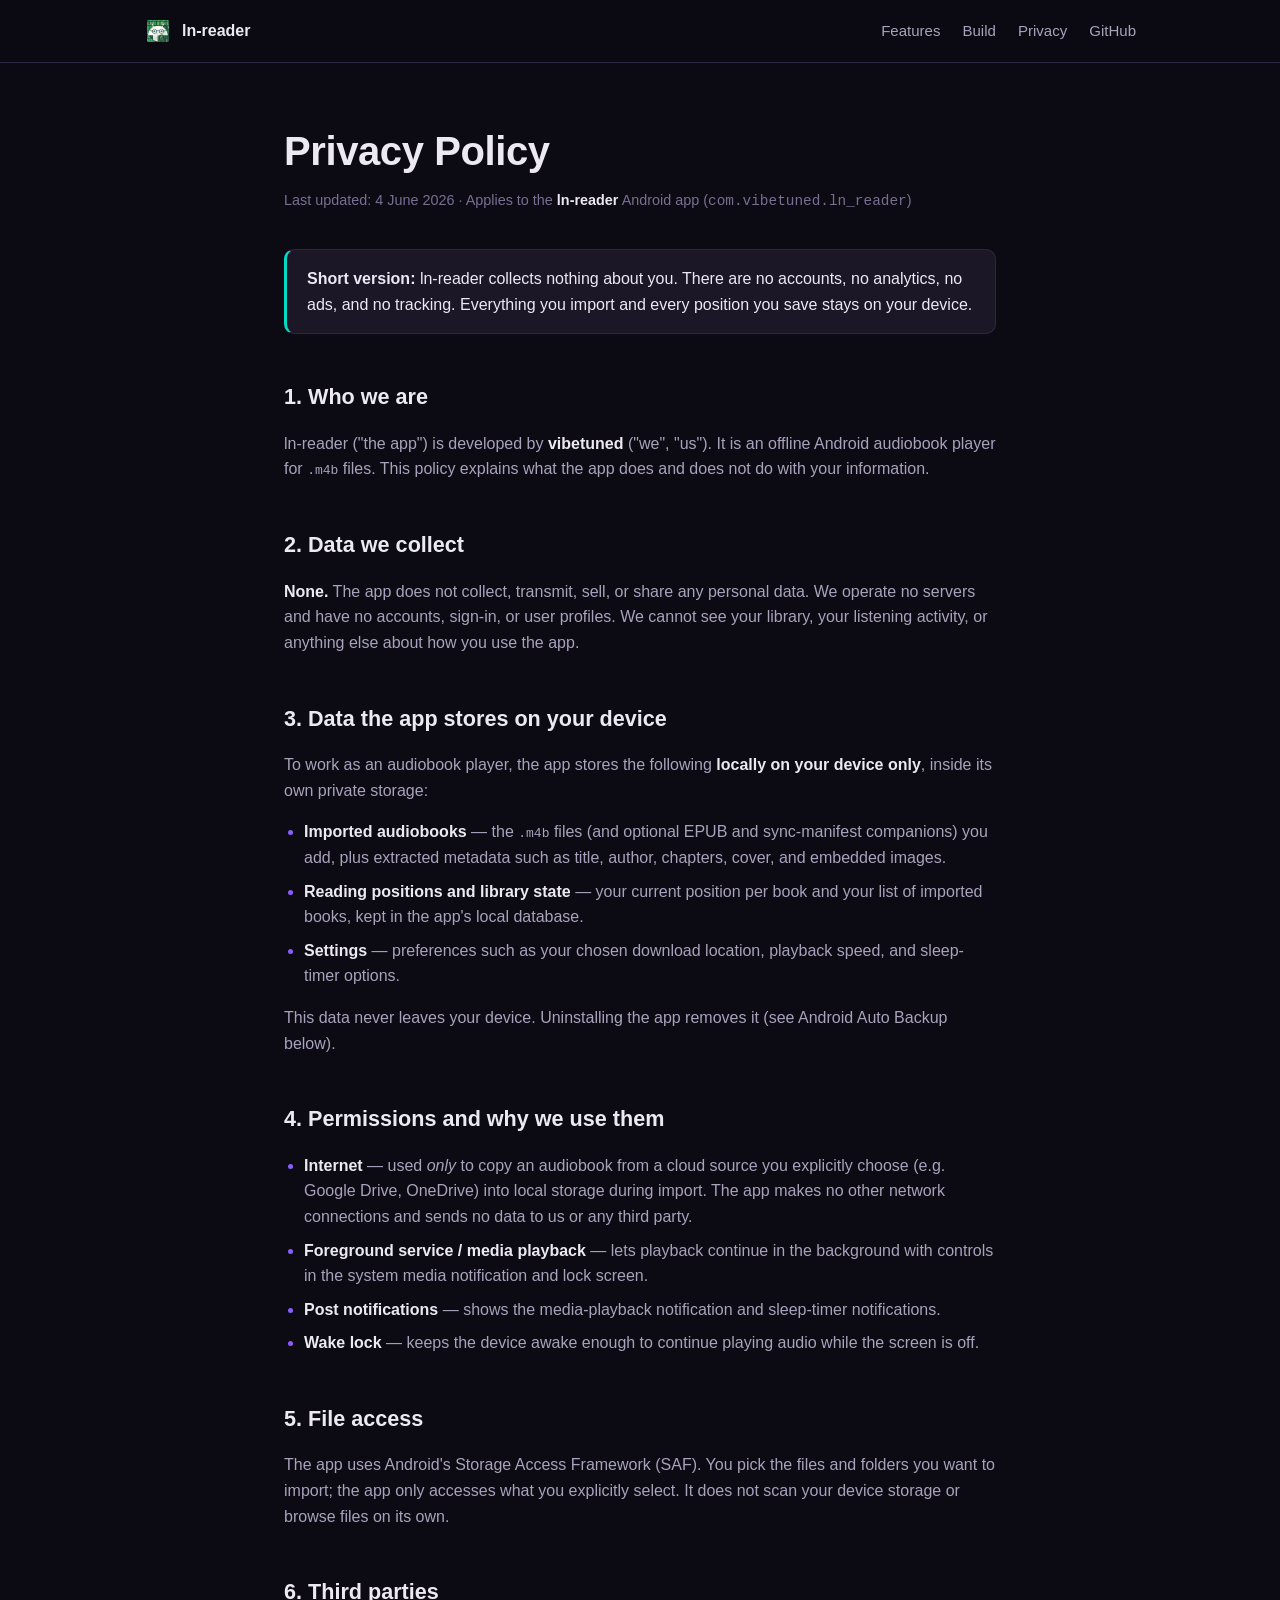
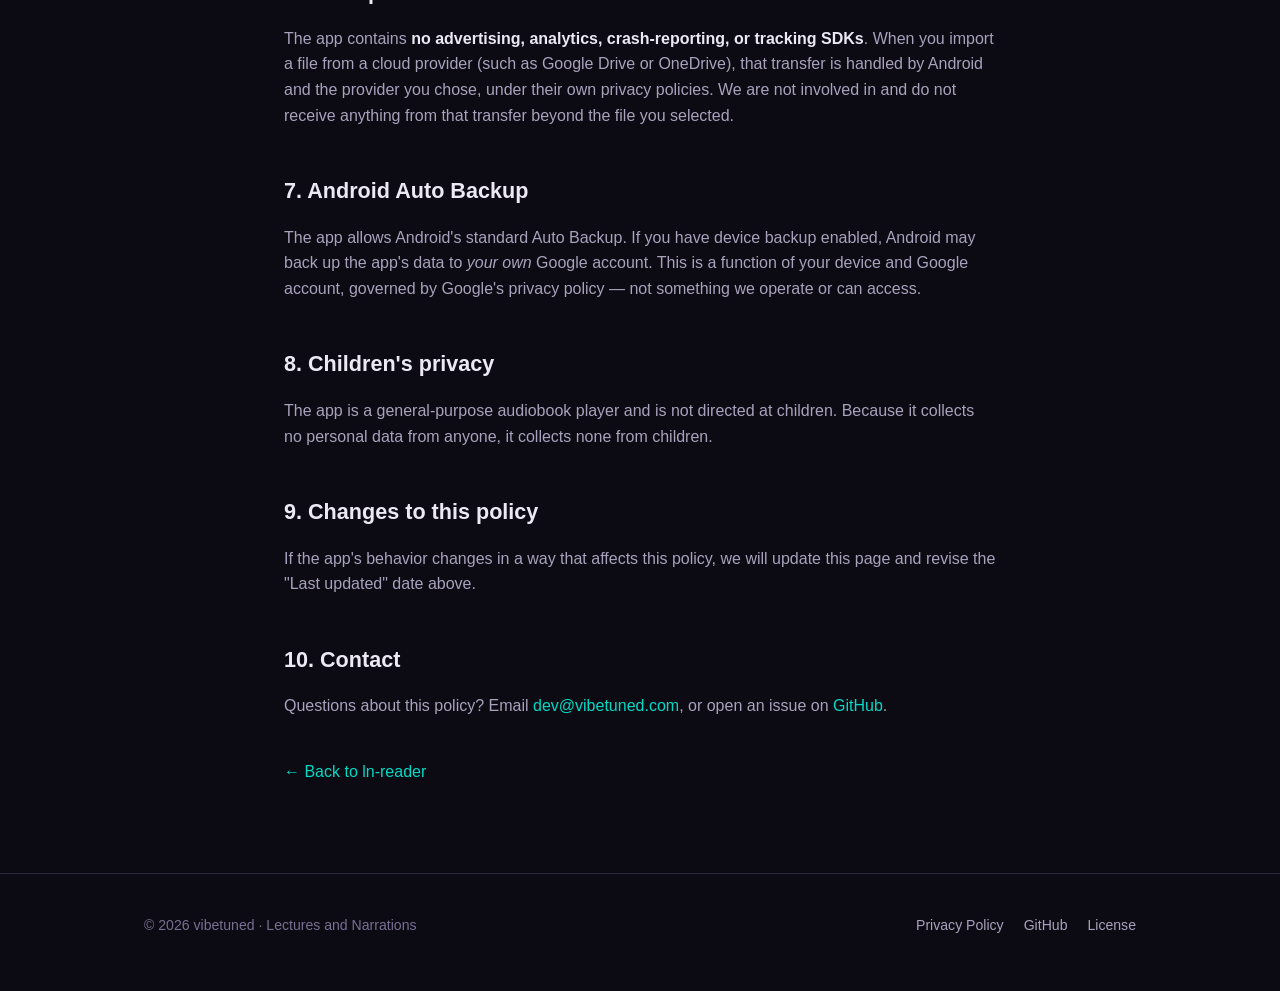
==== docs/privacy.html @ 9093c045 "Adding privacy policy" ====
<!DOCTYPE html>
<html lang="en">
<head>
  <meta charset="utf-8" />
  <meta name="viewport" content="width=device-width, initial-scale=1" />
  <title>Privacy Policy — ln-reader</title>
  <meta name="description" content="Privacy policy for the ln-reader Android audiobook app. ln-reader collects no personal data and runs entirely on your device." />
  <link rel="icon" type="image/webp" href="assets/favicon.webp" />
  <link rel="stylesheet" href="assets/css/style.css" />
</head>
<body>
  <nav class="nav">
    <div class="wrap">
      <a class="nav-brand" href="index.html">
        <img src="assets/icon.webp" alt="ln-reader icon" />
        <span>ln-reader</span>
      </a>
      <div class="nav-links">
        <a href="index.html#features">Features</a>
        <a href="index.html#build" class="hide-sm">Build</a>
        <a href="privacy.html">Privacy</a>
        <a href="https://github.com/vibetuned/ln-reader">GitHub</a>
      </div>
    </div>
  </nav>

  <main class="doc">
    <div class="wrap">
      <h1>Privacy Policy</h1>
      <p class="updated">Last updated: 4 June 2026 · Applies to the <strong>ln-reader</strong> Android app (<code>com.vibetuned.ln_reader</code>)</p>

      <div class="callout">
        <p>
          <strong>Short version:</strong> ln-reader collects nothing about you. There are no
          accounts, no analytics, no ads, and no tracking. Everything you import and every
          position you save stays on your device.
        </p>
      </div>

      <h2>1. Who we are</h2>
      <p>
        ln-reader ("the app") is developed by <strong>vibetuned</strong> ("we", "us"). It is an
        offline Android audiobook player for <code>.m4b</code> files. This policy explains what
        the app does and does not do with your information.
      </p>

      <h2>2. Data we collect</h2>
      <p>
        <strong>None.</strong> The app does not collect, transmit, sell, or share any personal
        data. We operate no servers and have no accounts, sign-in, or user profiles. We cannot
        see your library, your listening activity, or anything else about how you use the app.
      </p>

      <h2>3. Data the app stores on your device</h2>
      <p>
        To work as an audiobook player, the app stores the following <strong>locally on your
        device only</strong>, inside its own private storage:
      </p>
      <ul>
        <li><strong>Imported audiobooks</strong> — the <code>.m4b</code> files (and optional EPUB and sync-manifest companions) you add, plus extracted metadata such as title, author, chapters, cover, and embedded images.</li>
        <li><strong>Reading positions and library state</strong> — your current position per book and your list of imported books, kept in the app's local database.</li>
        <li><strong>Settings</strong> — preferences such as your chosen download location, playback speed, and sleep-timer options.</li>
      </ul>
      <p>
        This data never leaves your device. Uninstalling the app removes it (see Android Auto
        Backup below).
      </p>

      <h2>4. Permissions and why we use them</h2>
      <ul>
        <li><strong>Internet</strong> — used <em>only</em> to copy an audiobook from a cloud source you explicitly choose (e.g. Google Drive, OneDrive) into local storage during import. The app makes no other network connections and sends no data to us or any third party.</li>
        <li><strong>Foreground service / media playback</strong> — lets playback continue in the background with controls in the system media notification and lock screen.</li>
        <li><strong>Post notifications</strong> — shows the media-playback notification and sleep-timer notifications.</li>
        <li><strong>Wake lock</strong> — keeps the device awake enough to continue playing audio while the screen is off.</li>
      </ul>

      <h2>5. File access</h2>
      <p>
        The app uses Android's Storage Access Framework (SAF). You pick the files and folders
        you want to import; the app only accesses what you explicitly select. It does not scan
        your device storage or browse files on its own.
      </p>

      <h2>6. Third parties</h2>
      <p>
        The app contains <strong>no advertising, analytics, crash-reporting, or tracking
        SDKs</strong>. When you import a file from a cloud provider (such as Google Drive or
        OneDrive), that transfer is handled by Android and the provider you chose, under their
        own privacy policies. We are not involved in and do not receive anything from that
        transfer beyond the file you selected.
      </p>

      <h2>7. Android Auto Backup</h2>
      <p>
        The app allows Android's standard Auto Backup. If you have device backup enabled, Android
        may back up the app's data to <em>your own</em> Google account. This is a function of
        your device and Google account, governed by Google's privacy policy — not something we
        operate or can access.
      </p>

      <h2>8. Children's privacy</h2>
      <p>
        The app is a general-purpose audiobook player and is not directed at children. Because it
        collects no personal data from anyone, it collects none from children.
      </p>

      <h2>9. Changes to this policy</h2>
      <p>
        If the app's behavior changes in a way that affects this policy, we will update this page
        and revise the "Last updated" date above.
      </p>

      <h2>10. Contact</h2>
      <p>
        Questions about this policy? Email
        <a href="mailto:dev@vibetuned.com">dev@vibetuned.com</a>, or open an issue on
        <a href="https://github.com/vibetuned/ln-reader/issues">GitHub</a>.
      </p>

      <p style="margin-top:40px;"><a href="index.html">← Back to ln-reader</a></p>
    </div>
  </main>

  <footer>
    <div class="wrap">
      <span>© 2026 vibetuned · Lectures and Narrations</span>
      <div class="foot-links">
        <a href="privacy.html">Privacy Policy</a>
        <a href="https://github.com/vibetuned/ln-reader">GitHub</a>
        <a href="https://github.com/vibetuned/ln-reader/blob/main/LICENSE">License</a>
      </div>
    </div>
  </footer>
</body>
</html>
---- docs/assets/css/style.css ----
/* Lectures and Narrations — ln-reader site
   Palette pulled from the app theme: purple_500 #6200EE, purple_700 #3700B3,
   teal_200 #03DAC5, near-black window background. */

:root {
  --bg: #0c0a12;
  --bg-soft: #15121d;
  --surface: #1b1726;
  --surface-2: #221d30;
  --border: #2e2740;
  --text: #ece9f4;
  --text-dim: #a9a2bd;
  --text-faint: #786f93;
  --purple: #8c5cff;
  --purple-deep: #6200ee;
  --teal: #03dac5;
  --radius: 16px;
  --maxw: 1040px;
  --shadow: 0 10px 40px rgba(0, 0, 0, 0.45);
}

* { box-sizing: border-box; }

html { scroll-behavior: smooth; }

body {
  margin: 0;
  background: var(--bg);
  color: var(--text);
  font-family: -apple-system, BlinkMacSystemFont, "Segoe UI", Roboto, Helvetica,
    Arial, sans-serif;
  line-height: 1.6;
  -webkit-font-smoothing: antialiased;
}

a { color: var(--teal); text-decoration: none; }
a:hover { text-decoration: underline; }

.wrap { max-width: var(--maxw); margin: 0 auto; padding: 0 24px; }

/* ---------- Top nav ---------- */
.nav {
  position: sticky;
  top: 0;
  z-index: 20;
  backdrop-filter: blur(12px);
  background: rgba(12, 10, 18, 0.72);
  border-bottom: 1px solid var(--border);
}
.nav .wrap {
  display: flex;
  align-items: center;
  gap: 16px;
  height: 62px;
}
.nav-brand {
  display: flex;
  align-items: center;
  gap: 10px;
  font-weight: 700;
  color: var(--text);
}
.nav-brand img { width: 28px; height: 28px; border-radius: 7px; }
.nav-links { margin-left: auto; display: flex; gap: 22px; align-items: center; }
.nav-links a { color: var(--text-dim); font-size: 0.94rem; font-weight: 500; }
.nav-links a:hover { color: var(--text); text-decoration: none; }

/* ---------- Hero ---------- */
.hero {
  position: relative;
  overflow: hidden;
  padding: 84px 0 72px;
  text-align: center;
  background:
    radial-gradient(900px 420px at 50% -120px, rgba(140, 92, 255, 0.30), transparent 70%),
    radial-gradient(700px 360px at 85% 0, rgba(3, 218, 197, 0.14), transparent 65%);
}
.hero-icon {
  width: 104px;
  height: 104px;
  border-radius: 24px;
  box-shadow: var(--shadow);
  margin-bottom: 22px;
}
.hero h1 {
  font-size: clamp(2.2rem, 5vw, 3.4rem);
  line-height: 1.08;
  margin: 0 0 8px;
  letter-spacing: -0.02em;
  background: linear-gradient(95deg, #fff 20%, var(--purple) 70%, var(--teal));
  -webkit-background-clip: text;
  background-clip: text;
  color: transparent;
}
.hero .eyebrow {
  text-transform: uppercase;
  letter-spacing: 0.18em;
  font-size: 0.78rem;
  font-weight: 700;
  color: var(--teal);
  margin: 0 0 14px;
}
.hero .tagline {
  font-size: clamp(1.05rem, 2.2vw, 1.3rem);
  color: var(--text-dim);
  max-width: 640px;
  margin: 0 auto 32px;
}
.cta-row { display: flex; gap: 14px; justify-content: center; flex-wrap: wrap; }
.btn {
  display: inline-flex;
  align-items: center;
  gap: 8px;
  padding: 12px 24px;
  border-radius: 999px;
  font-weight: 600;
  font-size: 0.96rem;
  border: 1px solid transparent;
  transition: transform 0.12s ease, box-shadow 0.12s ease, background 0.12s ease;
}
.btn:hover { text-decoration: none; transform: translateY(-1px); }
.btn-primary {
  color: #120b22;
  background: linear-gradient(95deg, var(--purple), var(--teal));
  box-shadow: 0 8px 26px rgba(140, 92, 255, 0.35);
}
.btn-ghost { color: var(--text); border-color: var(--border); background: var(--surface); }
.btn-ghost:hover { background: var(--surface-2); }

.badge-row {
  display: flex;
  gap: 10px;
  justify-content: center;
  flex-wrap: wrap;
  margin-top: 26px;
}
.badge {
  font-size: 0.78rem;
  color: var(--text-dim);
  background: var(--surface);
  border: 1px solid var(--border);
  padding: 5px 12px;
  border-radius: 999px;
}

/* ---------- Sections ---------- */
section { padding: 64px 0; }
.section-head { text-align: center; margin-bottom: 44px; }
.section-head h2 {
  font-size: clamp(1.6rem, 3.2vw, 2.1rem);
  margin: 0 0 10px;
  letter-spacing: -0.01em;
}
.section-head p { color: var(--text-dim); margin: 0; max-width: 620px; margin: 0 auto; }

.alt { background: var(--bg-soft); border-top: 1px solid var(--border); border-bottom: 1px solid var(--border); }

/* Ecosystem split */
.split { display: grid; grid-template-columns: 1fr 1fr; gap: 22px; }
.split .card h3 { display: flex; align-items: center; gap: 10px; }
.tag {
  font-size: 0.72rem;
  font-weight: 700;
  text-transform: uppercase;
  letter-spacing: 0.08em;
  padding: 3px 9px;
  border-radius: 7px;
}
.tag.create { background: rgba(140, 92, 255, 0.18); color: var(--purple); }
.tag.consume { background: rgba(3, 218, 197, 0.16); color: var(--teal); }

/* Feature grid */
.grid {
  display: grid;
  grid-template-columns: repeat(auto-fit, minmax(280px, 1fr));
  gap: 20px;
}
.card {
  background: var(--surface);
  border: 1px solid var(--border);
  border-radius: var(--radius);
  padding: 26px;
}
.card:hover { border-color: #3c3357; }
.card .ico { font-size: 1.6rem; line-height: 1; margin-bottom: 14px; display: block; }
.card h3 { margin: 0 0 8px; font-size: 1.18rem; }
.card p { margin: 0 0 12px; color: var(--text-dim); font-size: 0.95rem; }
.card ul { margin: 0; padding-left: 18px; color: var(--text-dim); font-size: 0.92rem; }
.card ul li { margin-bottom: 6px; }
.card ul li::marker { color: var(--purple); }

/* Sync table */
.table-wrap { overflow-x: auto; }
table { width: 100%; border-collapse: collapse; font-size: 0.94rem; }
th, td { padding: 12px 16px; text-align: left; border-bottom: 1px solid var(--border); }
thead th { color: var(--teal); font-size: 0.8rem; text-transform: uppercase; letter-spacing: 0.06em; }
tbody tr:hover { background: var(--surface); }
td:first-child, td:nth-child(2) { text-align: center; font-weight: 700; width: 70px; }

/* Limits list */
.limits { columns: 2; column-gap: 36px; }
.limits li { margin-bottom: 12px; color: var(--text-dim); break-inside: avoid; }
.limits li strong { color: var(--text); }

/* Build / code */
.code {
  background: #0a0810;
  border: 1px solid var(--border);
  border-radius: 12px;
  padding: 18px 20px;
  font-family: "SFMono-Regular", Consolas, "Liberation Mono", Menlo, monospace;
  font-size: 0.9rem;
  color: #c6e9e4;
  overflow-x: auto;
}
.build-grid { display: grid; grid-template-columns: 1fr 1fr; gap: 28px; align-items: start; }

/* ---------- Footer ---------- */
footer {
  border-top: 1px solid var(--border);
  padding: 40px 0 56px;
  color: var(--text-faint);
  font-size: 0.88rem;
}
footer .wrap { display: flex; flex-wrap: wrap; gap: 16px; align-items: center; justify-content: space-between; }
footer a { color: var(--text-dim); }
.foot-links { display: flex; gap: 20px; }

/* ---------- Doc page (privacy) ---------- */
.doc { padding: 56px 0 72px; }
.doc .wrap { max-width: 760px; }
.doc h1 { font-size: clamp(1.9rem, 4vw, 2.5rem); margin: 0 0 6px; letter-spacing: -0.01em; }
.doc .updated { color: var(--text-faint); font-size: 0.9rem; margin: 0 0 36px; }
.doc h2 { margin: 40px 0 12px; font-size: 1.35rem; padding-top: 6px; }
.doc p, .doc li { color: var(--text-dim); }
.doc strong { color: var(--text); }
.doc ul { padding-left: 20px; }
.doc li { margin-bottom: 8px; }
.doc li::marker { color: var(--purple); }
.callout {
  background: var(--surface);
  border: 1px solid var(--border);
  border-left: 3px solid var(--teal);
  border-radius: 10px;
  padding: 16px 20px;
  margin: 22px 0;
}
.callout p { margin: 0; color: var(--text); }

/* ---------- Responsive ---------- */
@media (max-width: 760px) {
  .split, .build-grid { grid-template-columns: 1fr; }
  .limits { columns: 1; }
  .nav-links { gap: 14px; }
  .nav-links a.hide-sm { display: none; }
}
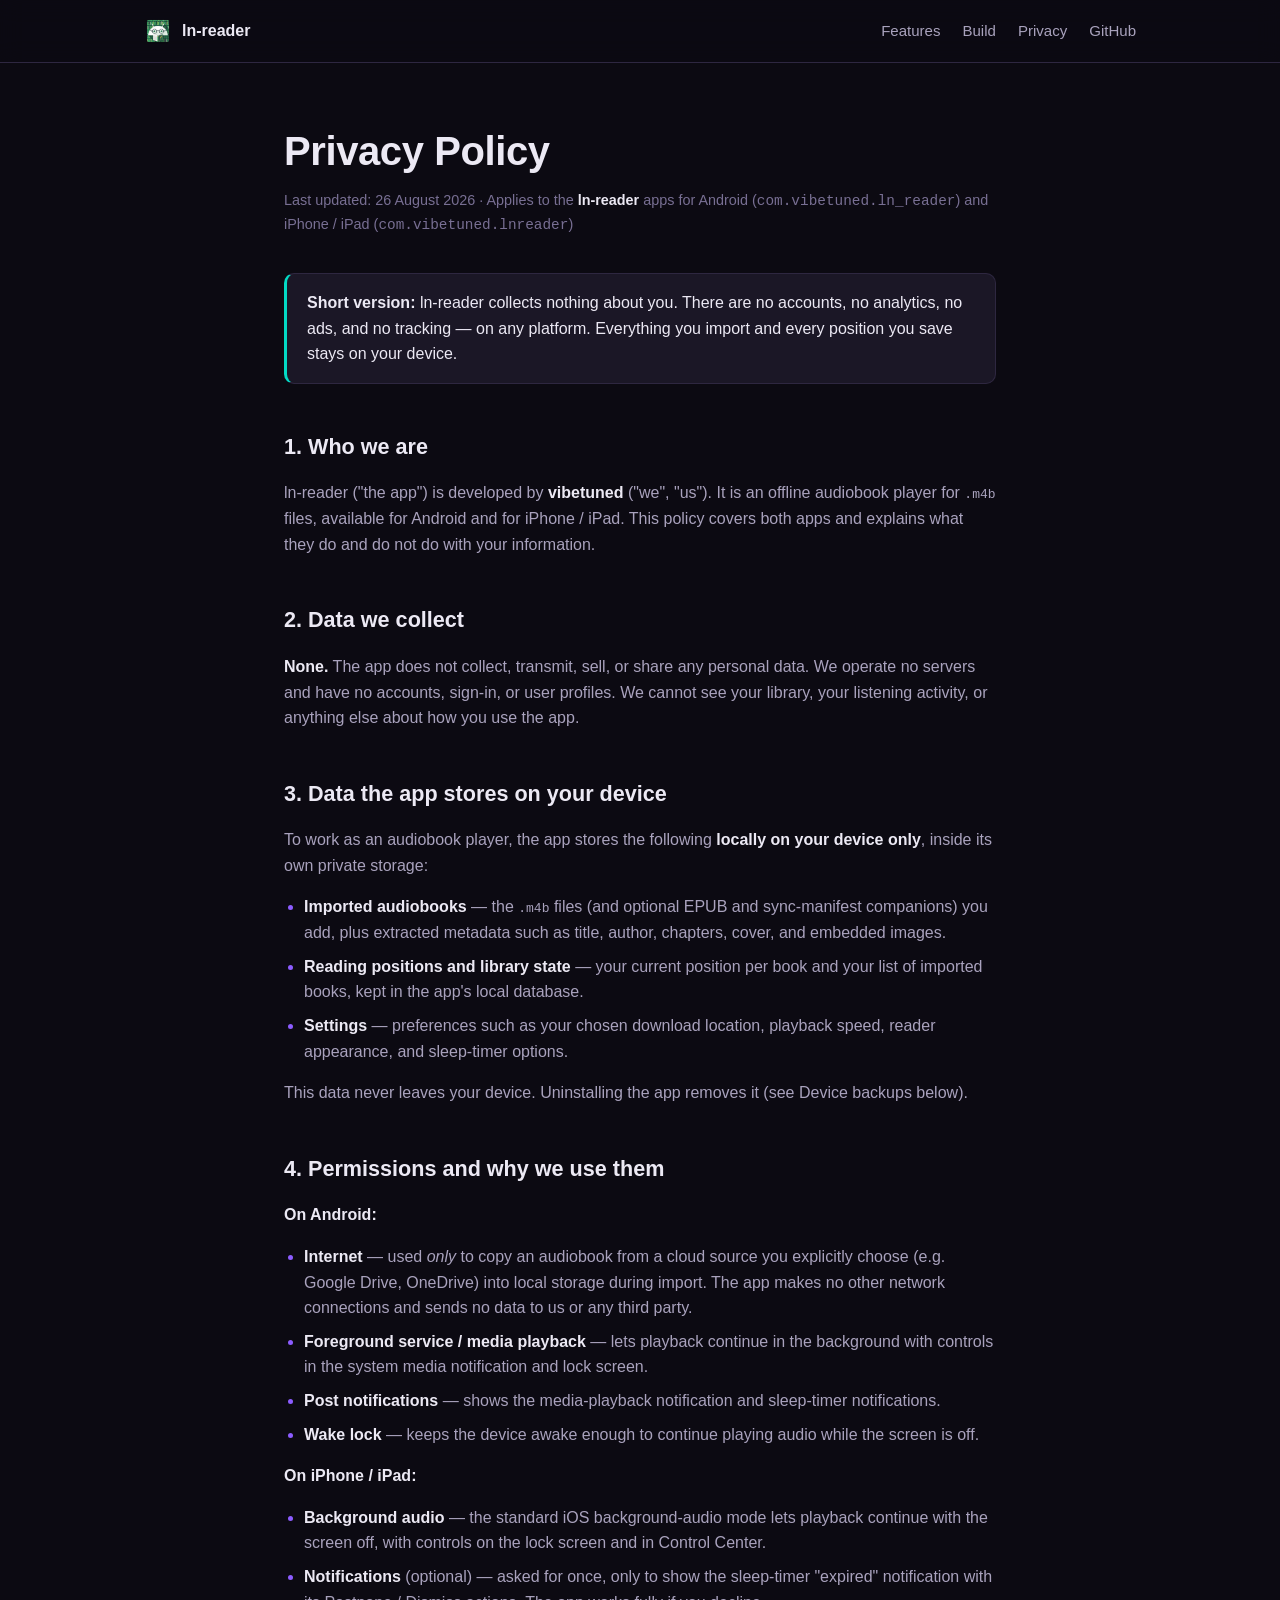
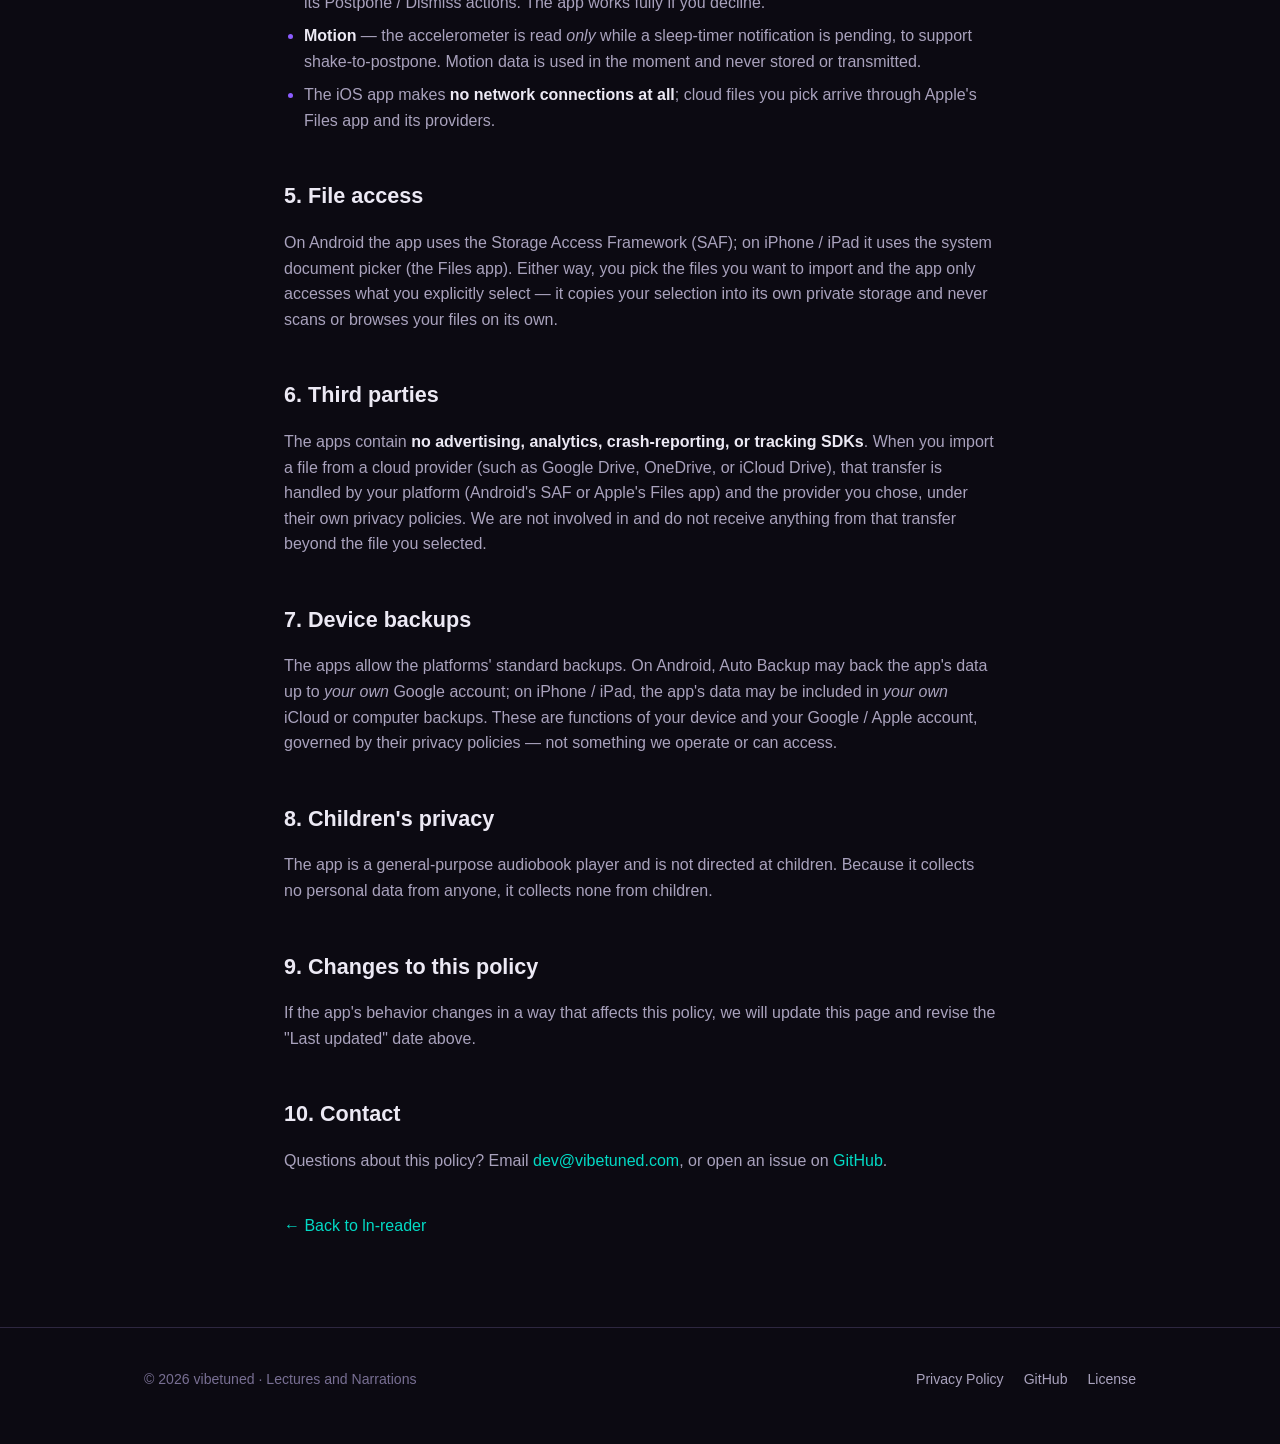
==== commit 9f0078ef: "Site: cover the iOS app in the landing page and privacy policy - privacy.html now applies to both ap" ====
--- a/docs/privacy.html
+++ b/docs/privacy.html
@@ -4,7 +4,7 @@
   <meta charset="utf-8" />
   <meta name="viewport" content="width=device-width, initial-scale=1" />
   <title>Privacy Policy — ln-reader</title>
-  <meta name="description" content="Privacy policy for the ln-reader Android audiobook app. ln-reader collects no personal data and runs entirely on your device." />
+  <meta name="description" content="Privacy policy for the ln-reader audiobook apps for Android, iPhone, and iPad. ln-reader collects no personal data and runs entirely on your device." />
   <link rel="icon" type="image/webp" href="assets/favicon.webp" />
   <link rel="stylesheet" href="assets/css/style.css" />
 </head>
@@ -27,21 +27,23 @@
   <main class="doc">
     <div class="wrap">
       <h1>Privacy Policy</h1>
-      <p class="updated">Last updated: 4 June 2026 · Applies to the <strong>ln-reader</strong> Android app (<code>com.vibetuned.ln_reader</code>)</p>
+      <p class="updated">Last updated: 26 August 2026 · Applies to the <strong>ln-reader</strong> apps for
+        Android (<code>com.vibetuned.ln_reader</code>) and iPhone / iPad (<code>com.vibetuned.lnreader</code>)</p>
 
       <div class="callout">
         <p>
           <strong>Short version:</strong> ln-reader collects nothing about you. There are no
-          accounts, no analytics, no ads, and no tracking. Everything you import and every
-          position you save stays on your device.
+          accounts, no analytics, no ads, and no tracking — on any platform. Everything you
+          import and every position you save stays on your device.
         </p>
       </div>
 
       <h2>1. Who we are</h2>
       <p>
         ln-reader ("the app") is developed by <strong>vibetuned</strong> ("we", "us"). It is an
-        offline Android audiobook player for <code>.m4b</code> files. This policy explains what
-        the app does and does not do with your information.
+        offline audiobook player for <code>.m4b</code> files, available for Android and for
+        iPhone / iPad. This policy covers both apps and explains what they do and do not do
+        with your information.
       </p>
 
       <h2>2. Data we collect</h2>
@@ -59,43 +61,54 @@
       <ul>
         <li><strong>Imported audiobooks</strong> — the <code>.m4b</code> files (and optional EPUB and sync-manifest companions) you add, plus extracted metadata such as title, author, chapters, cover, and embedded images.</li>
         <li><strong>Reading positions and library state</strong> — your current position per book and your list of imported books, kept in the app's local database.</li>
-        <li><strong>Settings</strong> — preferences such as your chosen download location, playback speed, and sleep-timer options.</li>
+        <li><strong>Settings</strong> — preferences such as your chosen download location, playback speed, reader appearance, and sleep-timer options.</li>
       </ul>
       <p>
-        This data never leaves your device. Uninstalling the app removes it (see Android Auto
-        Backup below).
+        This data never leaves your device. Uninstalling the app removes it (see Device backups
+        below).
       </p>
 
       <h2>4. Permissions and why we use them</h2>
+      <p><strong>On Android:</strong></p>
       <ul>
         <li><strong>Internet</strong> — used <em>only</em> to copy an audiobook from a cloud source you explicitly choose (e.g. Google Drive, OneDrive) into local storage during import. The app makes no other network connections and sends no data to us or any third party.</li>
         <li><strong>Foreground service / media playback</strong> — lets playback continue in the background with controls in the system media notification and lock screen.</li>
         <li><strong>Post notifications</strong> — shows the media-playback notification and sleep-timer notifications.</li>
         <li><strong>Wake lock</strong> — keeps the device awake enough to continue playing audio while the screen is off.</li>
       </ul>
+      <p><strong>On iPhone / iPad:</strong></p>
+      <ul>
+        <li><strong>Background audio</strong> — the standard iOS background-audio mode lets playback continue with the screen off, with controls on the lock screen and in Control Center.</li>
+        <li><strong>Notifications</strong> (optional) — asked for once, only to show the sleep-timer "expired" notification with its Postpone / Dismiss actions. The app works fully if you decline.</li>
+        <li><strong>Motion</strong> — the accelerometer is read <em>only</em> while a sleep-timer notification is pending, to support shake-to-postpone. Motion data is used in the moment and never stored or transmitted.</li>
+        <li>The iOS app makes <strong>no network connections at all</strong>; cloud files you pick arrive through Apple's Files app and its providers.</li>
+      </ul>
 
       <h2>5. File access</h2>
       <p>
-        The app uses Android's Storage Access Framework (SAF). You pick the files and folders
-        you want to import; the app only accesses what you explicitly select. It does not scan
-        your device storage or browse files on its own.
+        On Android the app uses the Storage Access Framework (SAF); on iPhone / iPad it uses the
+        system document picker (the Files app). Either way, you pick the files you want to
+        import and the app only accesses what you explicitly select — it copies your selection
+        into its own private storage and never scans or browses your files on its own.
       </p>
 
       <h2>6. Third parties</h2>
       <p>
-        The app contains <strong>no advertising, analytics, crash-reporting, or tracking
-        SDKs</strong>. When you import a file from a cloud provider (such as Google Drive or
-        OneDrive), that transfer is handled by Android and the provider you chose, under their
-        own privacy policies. We are not involved in and do not receive anything from that
-        transfer beyond the file you selected.
+        The apps contain <strong>no advertising, analytics, crash-reporting, or tracking
+        SDKs</strong>. When you import a file from a cloud provider (such as Google Drive,
+        OneDrive, or iCloud Drive), that transfer is handled by your platform (Android's SAF or
+        Apple's Files app) and the provider you chose, under their own privacy policies. We are
+        not involved in and do not receive anything from that transfer beyond the file you
+        selected.
       </p>
 
-      <h2>7. Android Auto Backup</h2>
+      <h2>7. Device backups</h2>
       <p>
-        The app allows Android's standard Auto Backup. If you have device backup enabled, Android
-        may back up the app's data to <em>your own</em> Google account. This is a function of
-        your device and Google account, governed by Google's privacy policy — not something we
-        operate or can access.
+        The apps allow the platforms' standard backups. On Android, Auto Backup may back the
+        app's data up to <em>your own</em> Google account; on iPhone / iPad, the app's data may
+        be included in <em>your own</em> iCloud or computer backups. These are functions of your
+        device and your Google / Apple account, governed by their privacy policies — not
+        something we operate or can access.
       </p>
 
       <h2>8. Children's privacy</h2>
--- a/docs/assets/css/style.css
+++ b/docs/assets/css/style.css
@@ -126,6 +126,33 @@
 }
 .btn-ghost { color: var(--text); border-color: var(--border); background: var(--surface); }
 .btn-ghost:hover { background: var(--surface-2); }
+.btn svg { width: 18px; height: 18px; flex-shrink: 0; fill: currentColor; }
+.btn-play { font-weight: 700; }
+
+/* card link */
+.card-link {
+  display: inline-flex;
+  align-items: center;
+  gap: 6px;
+  margin-top: 14px;
+  font-size: 0.9rem;
+  font-weight: 600;
+}
+
+/* version pill in a section head */
+.ver-pill {
+  display: inline-block;
+  font-size: 0.74rem;
+  font-weight: 700;
+  letter-spacing: 0.06em;
+  text-transform: uppercase;
+  color: #120b22;
+  background: linear-gradient(95deg, var(--purple), var(--teal));
+  padding: 4px 12px;
+  border-radius: 999px;
+  margin-bottom: 14px;
+}
+.changelog-foot { text-align: center; margin-top: 36px; color: var(--text-dim); }
 
 .badge-row {
   display: flex;
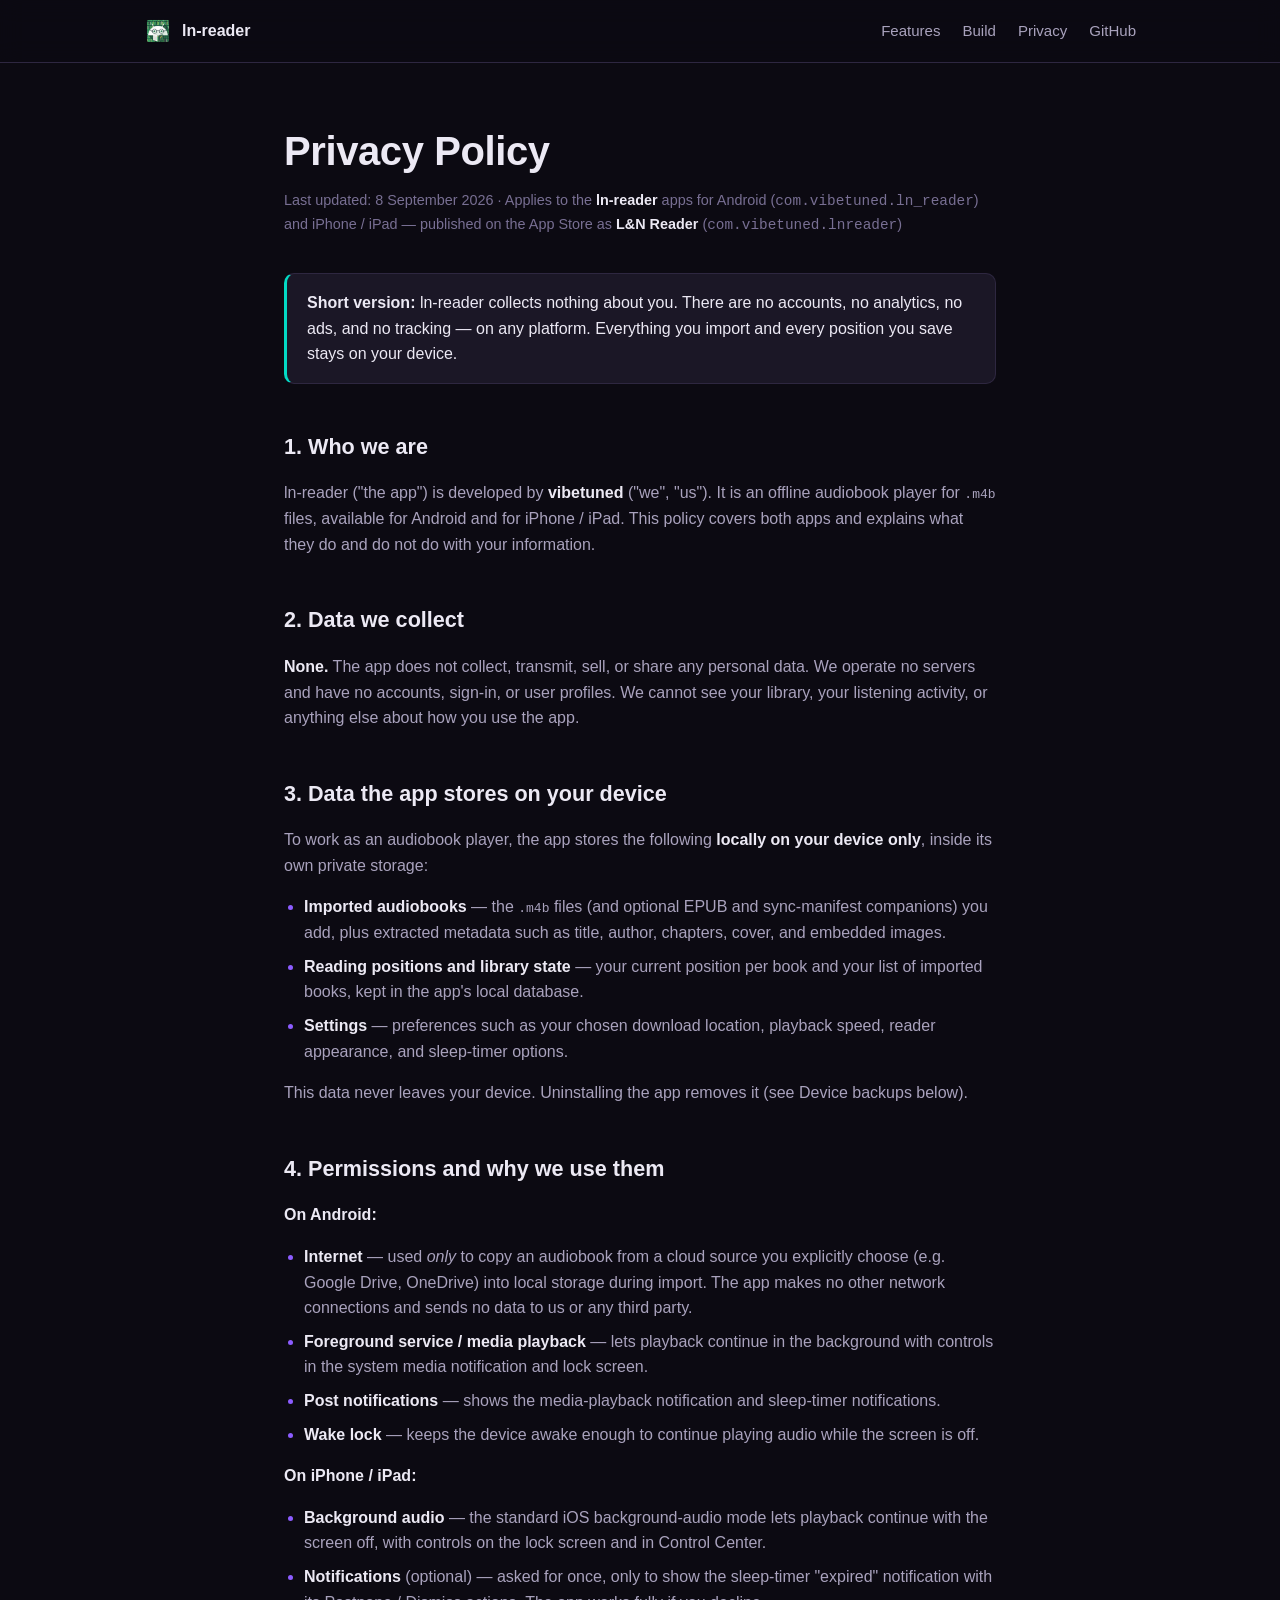
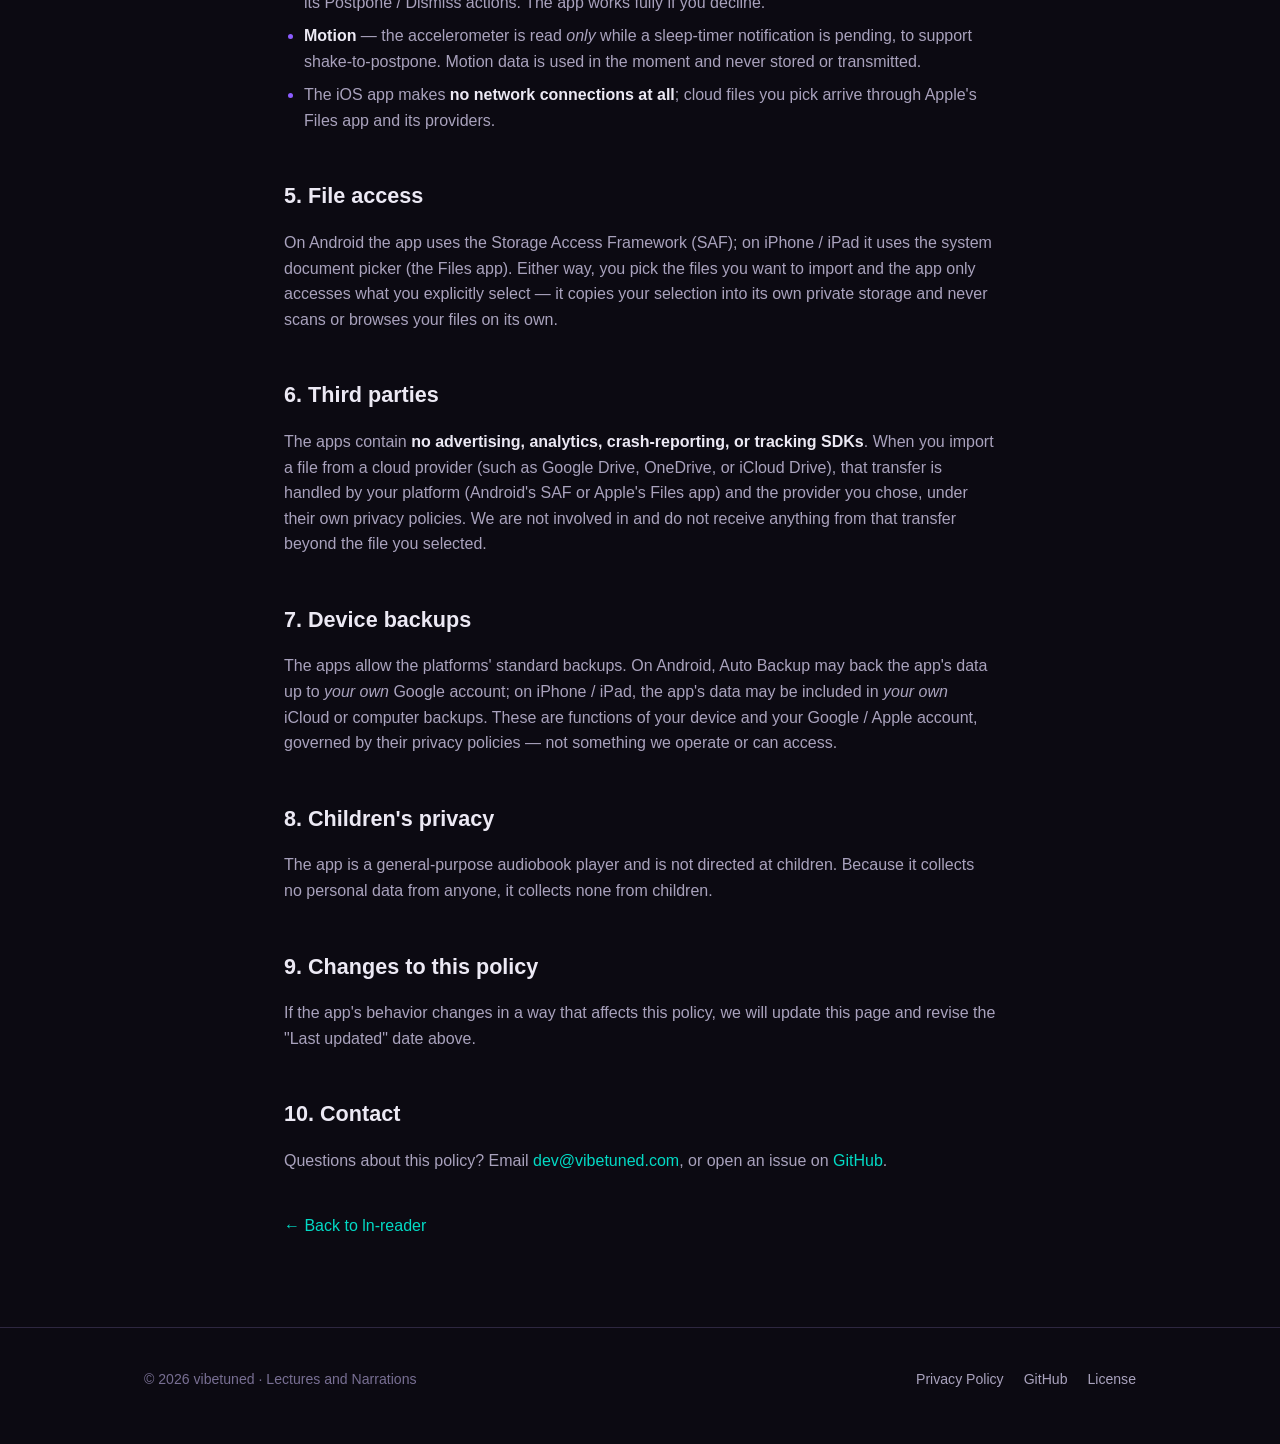
==== commit 9c736355: "Appstore update" ====
--- a/docs/privacy.html
+++ b/docs/privacy.html
@@ -4,7 +4,7 @@
   <meta charset="utf-8" />
   <meta name="viewport" content="width=device-width, initial-scale=1" />
   <title>Privacy Policy — ln-reader</title>
-  <meta name="description" content="Privacy policy for the ln-reader audiobook apps for Android, iPhone, and iPad. ln-reader collects no personal data and runs entirely on your device." />
+  <meta name="description" content="Privacy policy for the ln-reader audiobook apps — Android, and L&amp;N Reader for iPhone and iPad. ln-reader collects no personal data and runs entirely on your device." />
   <link rel="icon" type="image/webp" href="assets/favicon.webp" />
   <link rel="stylesheet" href="assets/css/style.css" />
 </head>
@@ -27,8 +27,9 @@
   <main class="doc">
     <div class="wrap">
       <h1>Privacy Policy</h1>
-      <p class="updated">Last updated: 26 August 2026 · Applies to the <strong>ln-reader</strong> apps for
-        Android (<code>com.vibetuned.ln_reader</code>) and iPhone / iPad (<code>com.vibetuned.lnreader</code>)</p>
+      <p class="updated">Last updated: 8 September 2026 · Applies to the <strong>ln-reader</strong> apps for
+        Android (<code>com.vibetuned.ln_reader</code>) and iPhone / iPad — published on the
+        App&nbsp;Store as <strong>L&amp;N Reader</strong> (<code>com.vibetuned.lnreader</code>)</p>
 
       <div class="callout">
         <p>
--- a/docs/assets/css/style.css
+++ b/docs/assets/css/style.css
@@ -82,6 +82,55 @@
   box-shadow: var(--shadow);
   margin-bottom: 22px;
 }
+
+/* Two native apps: Android + iOS icons side by side with platform chips. */
+.hero-icons {
+  display: flex;
+  gap: 30px;
+  justify-content: center;
+  align-items: flex-start;
+  margin-bottom: 22px;
+}
+.hero-app {
+  display: flex;
+  flex-direction: column;
+  align-items: center;
+  gap: 10px;
+}
+.hero-app .hero-icon { margin-bottom: 0; }
+/* iOS squircle. Slightly smaller than the Android tile: the iOS art is
+   full-bleed while the Android icon carries built-in padding — 94px + 5px
+   margins keeps the optical size and the chip baselines matched. */
+.hero-icon.ios {
+  border-radius: 23.5%;
+  width: 94px;
+  height: 94px;
+  margin: 5px;
+}
+.chip {
+  font-size: 0.72rem;
+  font-weight: 700;
+  letter-spacing: 0.06em;
+  padding: 3px 11px;
+  border-radius: 999px;
+  border: 1px solid var(--border);
+}
+.chip-android {
+  color: #3ddc84;
+  background: rgba(61, 220, 132, 0.10);
+  border-color: rgba(61, 220, 132, 0.35);
+}
+.chip-ios {
+  color: #409cff;
+  background: rgba(10, 132, 255, 0.12);
+  border-color: rgba(10, 132, 255, 0.40);
+}
+.badge-android { color: #3ddc84; border-color: rgba(61, 220, 132, 0.35); }
+.badge-ios { color: #409cff; border-color: rgba(10, 132, 255, 0.40); }
+.plat { font-weight: 600; white-space: nowrap; }
+.plat.android { color: #3ddc84; }
+.plat.ios { color: #409cff; }
+
 .hero h1 {
   font-size: clamp(2.2rem, 5vw, 3.4rem);
   line-height: 1.08;
@@ -181,6 +230,35 @@
 .section-head p { color: var(--text-dim); margin: 0; max-width: 620px; margin: 0 auto; }
 
 .alt { background: var(--bg-soft); border-top: 1px solid var(--border); border-bottom: 1px solid var(--border); }
+
+/* Screenshot strips */
+.shots-group { margin-bottom: 36px; }
+.shots-group:last-of-type { margin-bottom: 0; }
+.shots-label { text-align: center; margin-bottom: 16px; }
+.shots-row {
+  display: flex;
+  gap: 16px;
+  overflow-x: auto;
+  padding: 4px 2px 14px;
+  scroll-snap-type: x proximity;
+  justify-content: safe center;
+}
+.shot { flex: 0 0 auto; margin: 0; scroll-snap-align: start; }
+.shot img {
+  height: 380px;
+  width: auto;
+  display: block;
+  border-radius: 14px;
+  border: 1px solid var(--border);
+  box-shadow: var(--shadow);
+}
+.shot figcaption {
+  text-align: center;
+  font-size: 0.8rem;
+  color: var(--text-faint);
+  margin-top: 8px;
+}
+.shots-foot { text-align: center; color: var(--text-faint); font-size: 0.88rem; margin: 26px 0 0; }
 
 /* Ecosystem split */
 .split { display: grid; grid-template-columns: 1fr 1fr; gap: 22px; }
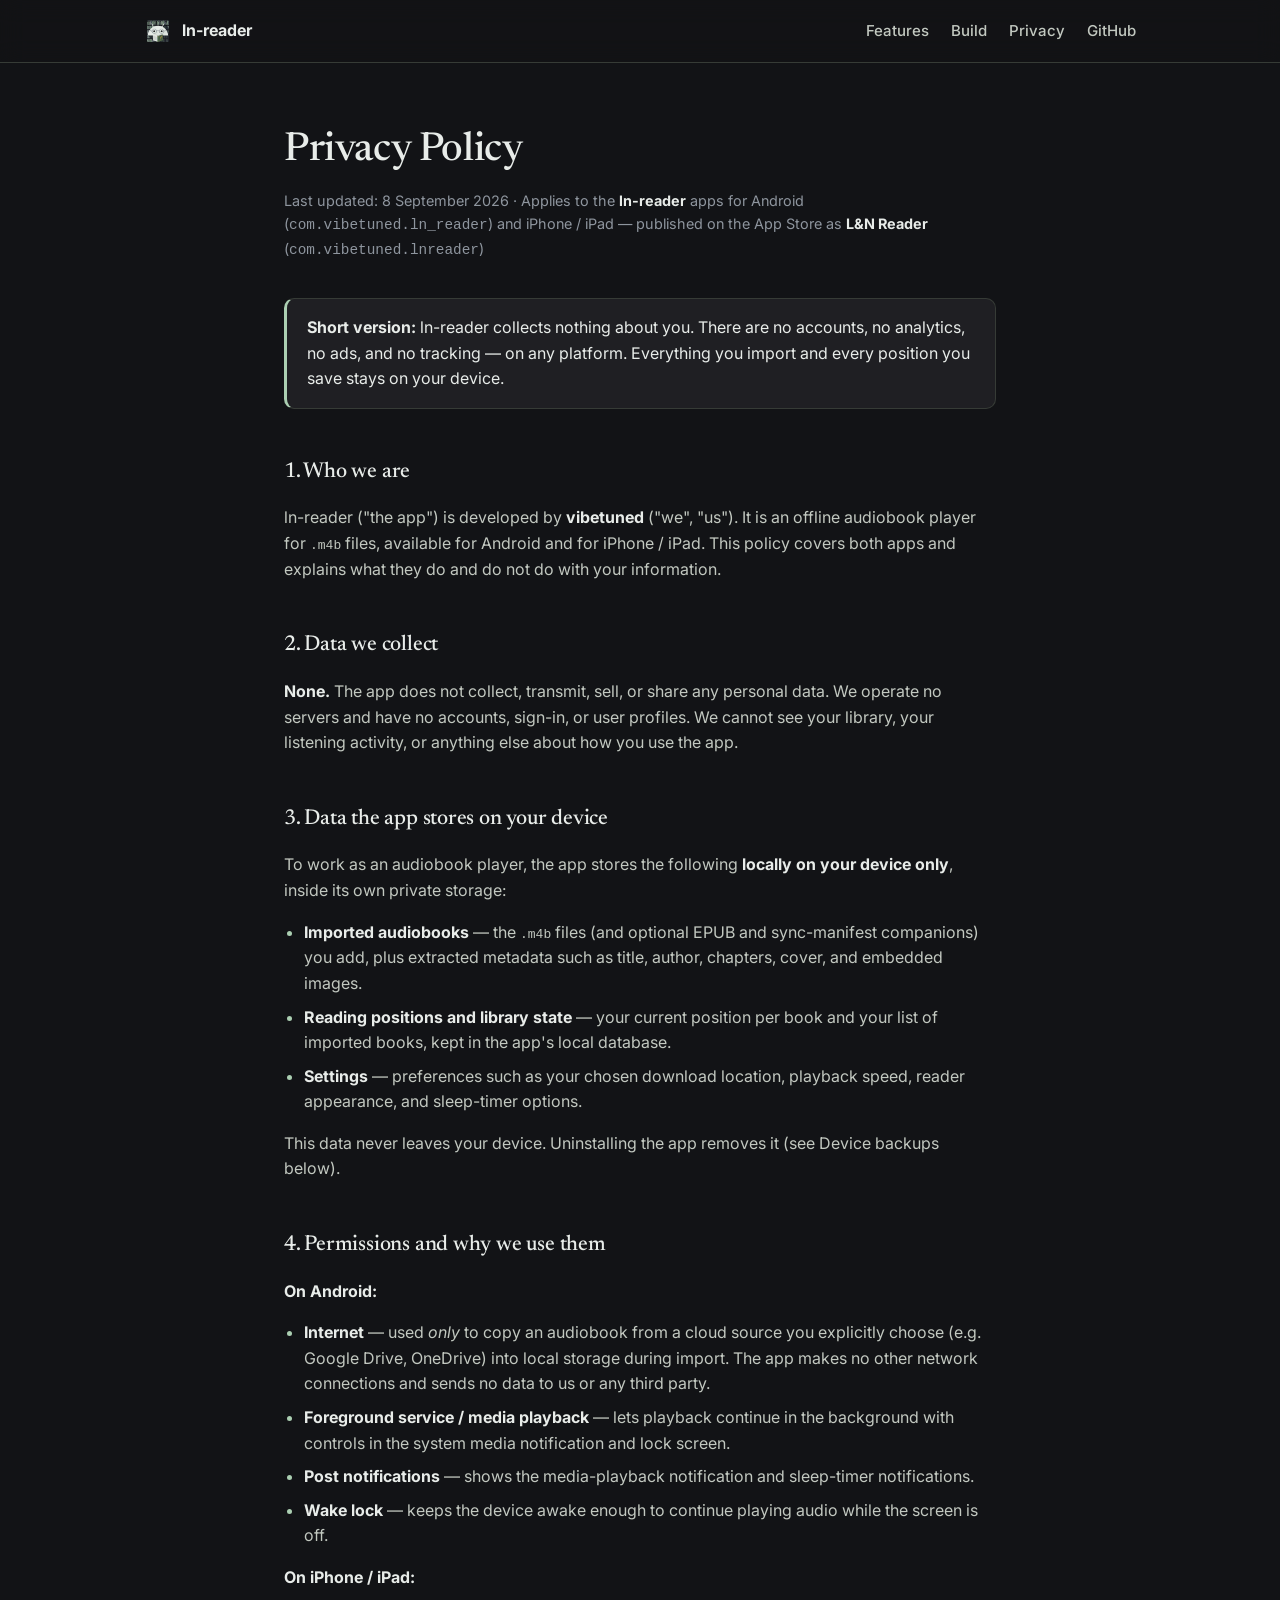
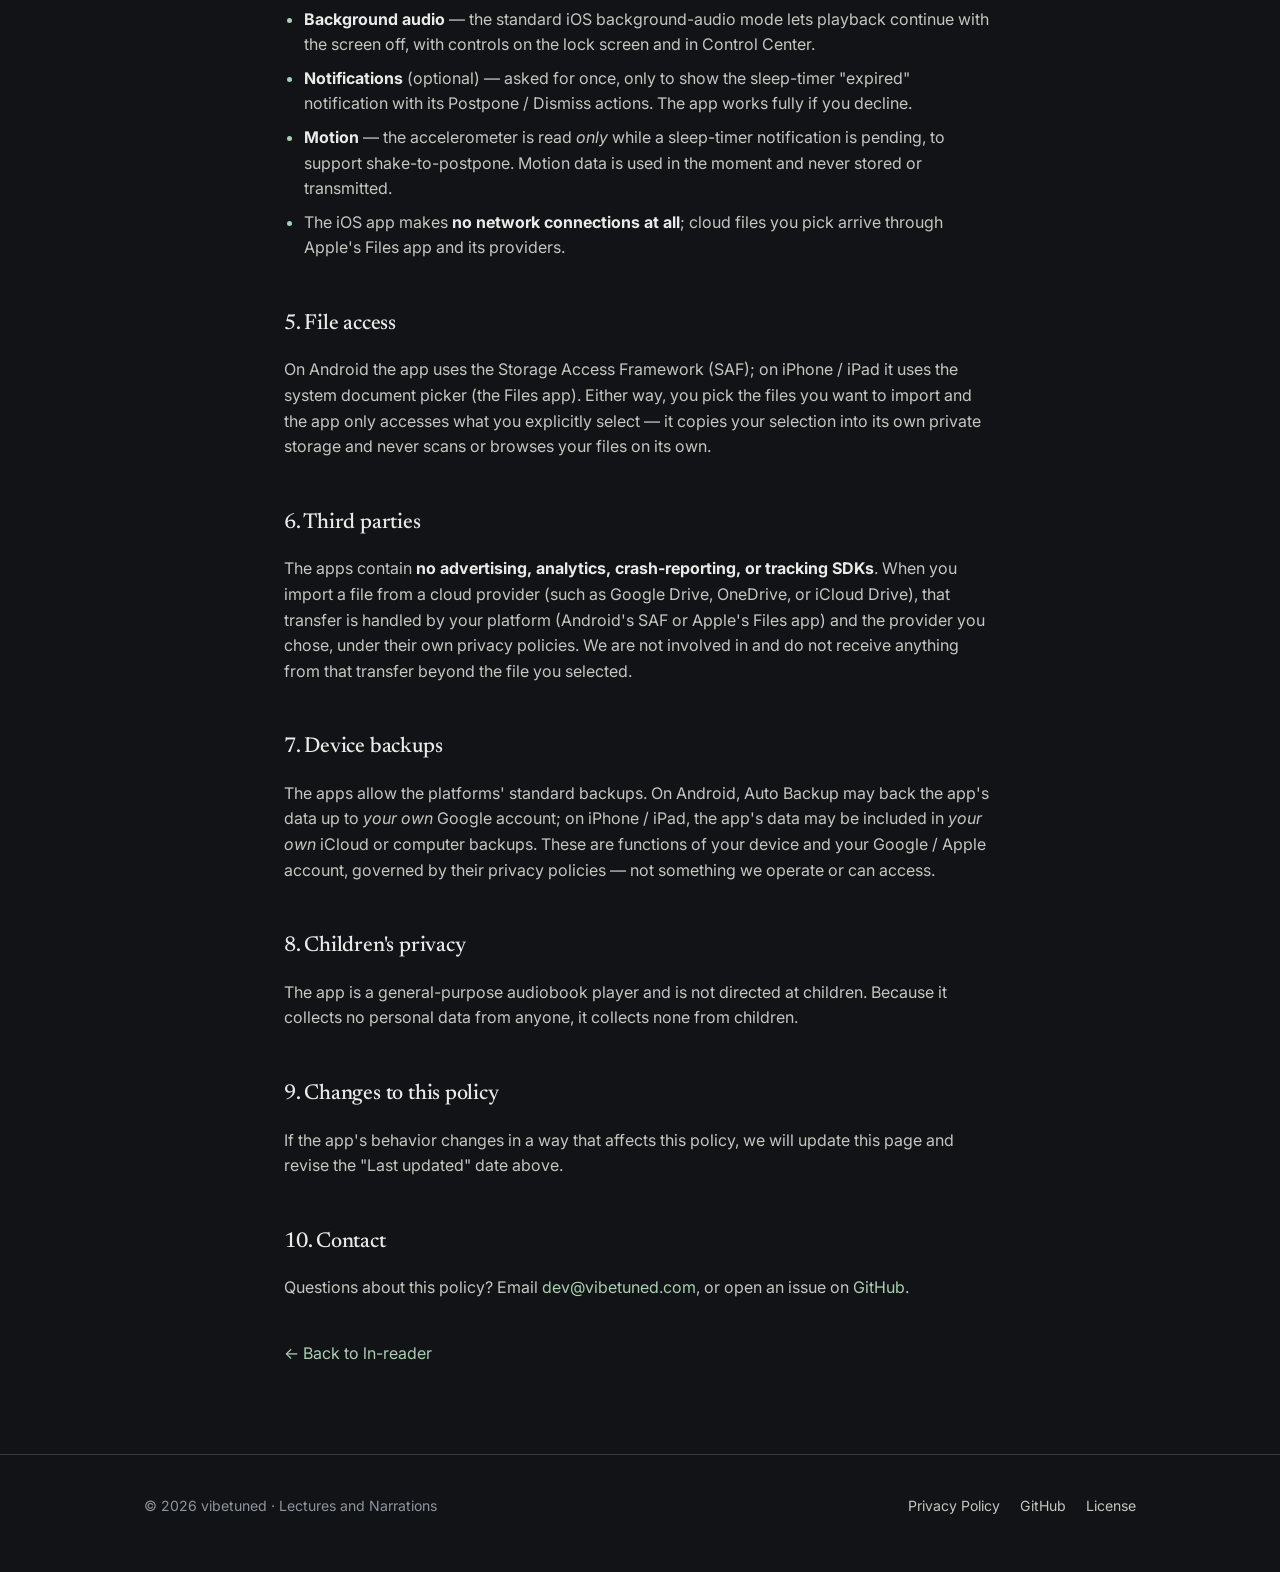
==== commit 5a1e61ab: "Colors" ====
--- a/docs/privacy.html
+++ b/docs/privacy.html
@@ -6,6 +6,9 @@
   <title>Privacy Policy — ln-reader</title>
   <meta name="description" content="Privacy policy for the ln-reader audiobook apps — Android, and L&amp;N Reader for iPhone and iPad. ln-reader collects no personal data and runs entirely on your device." />
   <link rel="icon" type="image/webp" href="assets/favicon.webp" />
+  <link rel="preconnect" href="https://fonts.googleapis.com" />
+  <link rel="preconnect" href="https://fonts.gstatic.com" crossorigin />
+  <link rel="stylesheet" href="https://fonts.googleapis.com/css2?family=Inter:wght@400;500;600;700&family=Newsreader:opsz,wght@6..72,400;6..72,500;6..72,600&display=swap" />
   <link rel="stylesheet" href="assets/css/style.css" />
 </head>
 <body>
--- a/docs/assets/css/style.css
+++ b/docs/assets/css/style.css
@@ -1,25 +1,45 @@
 /* Lectures and Narrations — ln-reader site
-   Palette pulled from the app theme: purple_500 #6200EE, purple_700 #3700B3,
-   teal_200 #03DAC5, near-black window background. */
+   Athenaeum Reading Sanctuary: the shared palette from visual-design.md, kept in
+   step with ui/theme/Color.kt on Android and AccentColor.colorset on iOS. Deep
+   slate bases and soft parchment type instead of pitch black and pure white;
+   heritage forest green anchors, burnished amber accents sparingly. */
 
 :root {
-  --bg: #0c0a12;
-  --bg-soft: #15121d;
-  --surface: #1b1726;
-  --surface-2: #221d30;
-  --border: #2e2740;
-  --text: #ece9f4;
-  --text-dim: #a9a2bd;
-  --text-faint: #786f93;
-  --purple: #8c5cff;
-  --purple-deep: #6200ee;
-  --teal: #03dac5;
+  /* Slate — the velvety charcoal foundation, tonally layered for depth. */
+  --bg: #121316;
+  --bg-soft: #1a1c20;
+  --surface: #1f1f23;
+  --surface-2: #23262c;
+  --border: #363b36;
+
+  /* Parchment type rather than piercing white. */
+  --text: #e8ece9;
+  --text-dim: #c2c8c0;
+  --text-faint: #8e959e;
+
+  /* Heritage forest green, desaturated sage, burnished ochre. */
+  --forest: #abcfb2;
+  --forest-deep: #4a6b53;
+  --amber: #e9c349;
+
   --radius: 16px;
   --maxw: 1040px;
   --shadow: 0 10px 40px rgba(0, 0, 0, 0.45);
+
+  --font-ui: Inter, -apple-system, BlinkMacSystemFont, "Segoe UI", Roboto,
+    Helvetica, Arial, sans-serif;
+  --font-editorial: Newsreader, Georgia, "Times New Roman", serif;
 }
 
 * { box-sizing: border-box; }
+
+/* The design system's split: an editorial serif for anything that reads like a
+   book, a modern utilitarian sans for chrome, labels and controls. */
+h1, h2, h3, .hero h1, .doc h1, .doc h2, .card h3 {
+  font-family: var(--font-editorial);
+  font-weight: 500;
+  letter-spacing: -0.01em;
+}
 
 html { scroll-behavior: smooth; }
 
@@ -27,13 +47,12 @@
   margin: 0;
   background: var(--bg);
   color: var(--text);
-  font-family: -apple-system, BlinkMacSystemFont, "Segoe UI", Roboto, Helvetica,
-    Arial, sans-serif;
+  font-family: var(--font-ui);
   line-height: 1.6;
   -webkit-font-smoothing: antialiased;
 }
 
-a { color: var(--teal); text-decoration: none; }
+a { color: var(--forest); text-decoration: none; }
 a:hover { text-decoration: underline; }
 
 .wrap { max-width: var(--maxw); margin: 0 auto; padding: 0 24px; }
@@ -44,7 +63,7 @@
   top: 0;
   z-index: 20;
   backdrop-filter: blur(12px);
-  background: rgba(12, 10, 18, 0.72);
+  background: rgba(18, 19, 22, 0.72);
   border-bottom: 1px solid var(--border);
 }
 .nav .wrap {
@@ -72,8 +91,8 @@
   padding: 84px 0 72px;
   text-align: center;
   background:
-    radial-gradient(900px 420px at 50% -120px, rgba(140, 92, 255, 0.30), transparent 70%),
-    radial-gradient(700px 360px at 85% 0, rgba(3, 218, 197, 0.14), transparent 65%);
+    radial-gradient(900px 420px at 50% -120px, rgba(74, 107, 83, 0.42), transparent 70%),
+    radial-gradient(700px 360px at 85% 0, rgba(198, 146, 52, 0.12), transparent 65%);
 }
 .hero-icon {
   width: 104px;
@@ -136,7 +155,7 @@
   line-height: 1.08;
   margin: 0 0 8px;
   letter-spacing: -0.02em;
-  background: linear-gradient(95deg, #fff 20%, var(--purple) 70%, var(--teal));
+  background: linear-gradient(95deg, #fff 18%, var(--forest) 62%, var(--amber));
   -webkit-background-clip: text;
   background-clip: text;
   color: transparent;
@@ -146,7 +165,7 @@
   letter-spacing: 0.18em;
   font-size: 0.78rem;
   font-weight: 700;
-  color: var(--teal);
+  color: var(--amber);
   margin: 0 0 14px;
 }
 .hero .tagline {
@@ -169,9 +188,9 @@
 }
 .btn:hover { text-decoration: none; transform: translateY(-1px); }
 .btn-primary {
-  color: #120b22;
-  background: linear-gradient(95deg, var(--purple), var(--teal));
-  box-shadow: 0 8px 26px rgba(140, 92, 255, 0.35);
+  color: #12240f;
+  background: linear-gradient(95deg, var(--forest), var(--amber));
+  box-shadow: 0 8px 26px rgba(74, 107, 83, 0.45);
 }
 .btn-ghost { color: var(--text); border-color: var(--border); background: var(--surface); }
 .btn-ghost:hover { background: var(--surface-2); }
@@ -195,8 +214,8 @@
   font-weight: 700;
   letter-spacing: 0.06em;
   text-transform: uppercase;
-  color: #120b22;
-  background: linear-gradient(95deg, var(--purple), var(--teal));
+  color: #12240f;
+  background: linear-gradient(95deg, var(--forest), var(--amber));
   padding: 4px 12px;
   border-radius: 999px;
   margin-bottom: 14px;
@@ -271,8 +290,8 @@
   padding: 3px 9px;
   border-radius: 7px;
 }
-.tag.create { background: rgba(140, 92, 255, 0.18); color: var(--purple); }
-.tag.consume { background: rgba(3, 218, 197, 0.16); color: var(--teal); }
+.tag.create { background: rgba(171, 207, 178, 0.16); color: var(--forest); }
+.tag.consume { background: rgba(233, 195, 73, 0.16); color: var(--amber); }
 
 /* Feature grid */
 .grid {
@@ -286,19 +305,19 @@
   border-radius: var(--radius);
   padding: 26px;
 }
-.card:hover { border-color: #3c3357; }
+.card:hover { border-color: var(--forest-deep); }
 .card .ico { font-size: 1.6rem; line-height: 1; margin-bottom: 14px; display: block; }
 .card h3 { margin: 0 0 8px; font-size: 1.18rem; }
 .card p { margin: 0 0 12px; color: var(--text-dim); font-size: 0.95rem; }
 .card ul { margin: 0; padding-left: 18px; color: var(--text-dim); font-size: 0.92rem; }
 .card ul li { margin-bottom: 6px; }
-.card ul li::marker { color: var(--purple); }
+.card ul li::marker { color: var(--forest); }
 
 /* Sync table */
 .table-wrap { overflow-x: auto; }
 table { width: 100%; border-collapse: collapse; font-size: 0.94rem; }
 th, td { padding: 12px 16px; text-align: left; border-bottom: 1px solid var(--border); }
-thead th { color: var(--teal); font-size: 0.8rem; text-transform: uppercase; letter-spacing: 0.06em; }
+thead th { color: var(--forest); font-size: 0.8rem; text-transform: uppercase; letter-spacing: 0.06em; }
 tbody tr:hover { background: var(--surface); }
 td:first-child, td:nth-child(2) { text-align: center; font-weight: 700; width: 70px; }
 
@@ -309,13 +328,13 @@
 
 /* Build / code */
 .code {
-  background: #0a0810;
+  background: #0d0e11;
   border: 1px solid var(--border);
   border-radius: 12px;
   padding: 18px 20px;
   font-family: "SFMono-Regular", Consolas, "Liberation Mono", Menlo, monospace;
   font-size: 0.9rem;
-  color: #c6e9e4;
+  color: #cfe3d3;
   overflow-x: auto;
 }
 .build-grid { display: grid; grid-template-columns: 1fr 1fr; gap: 28px; align-items: start; }
@@ -341,11 +360,11 @@
 .doc strong { color: var(--text); }
 .doc ul { padding-left: 20px; }
 .doc li { margin-bottom: 8px; }
-.doc li::marker { color: var(--purple); }
+.doc li::marker { color: var(--forest); }
 .callout {
   background: var(--surface);
   border: 1px solid var(--border);
-  border-left: 3px solid var(--teal);
+  border-left: 3px solid var(--forest);
   border-radius: 10px;
   padding: 16px 20px;
   margin: 22px 0;
